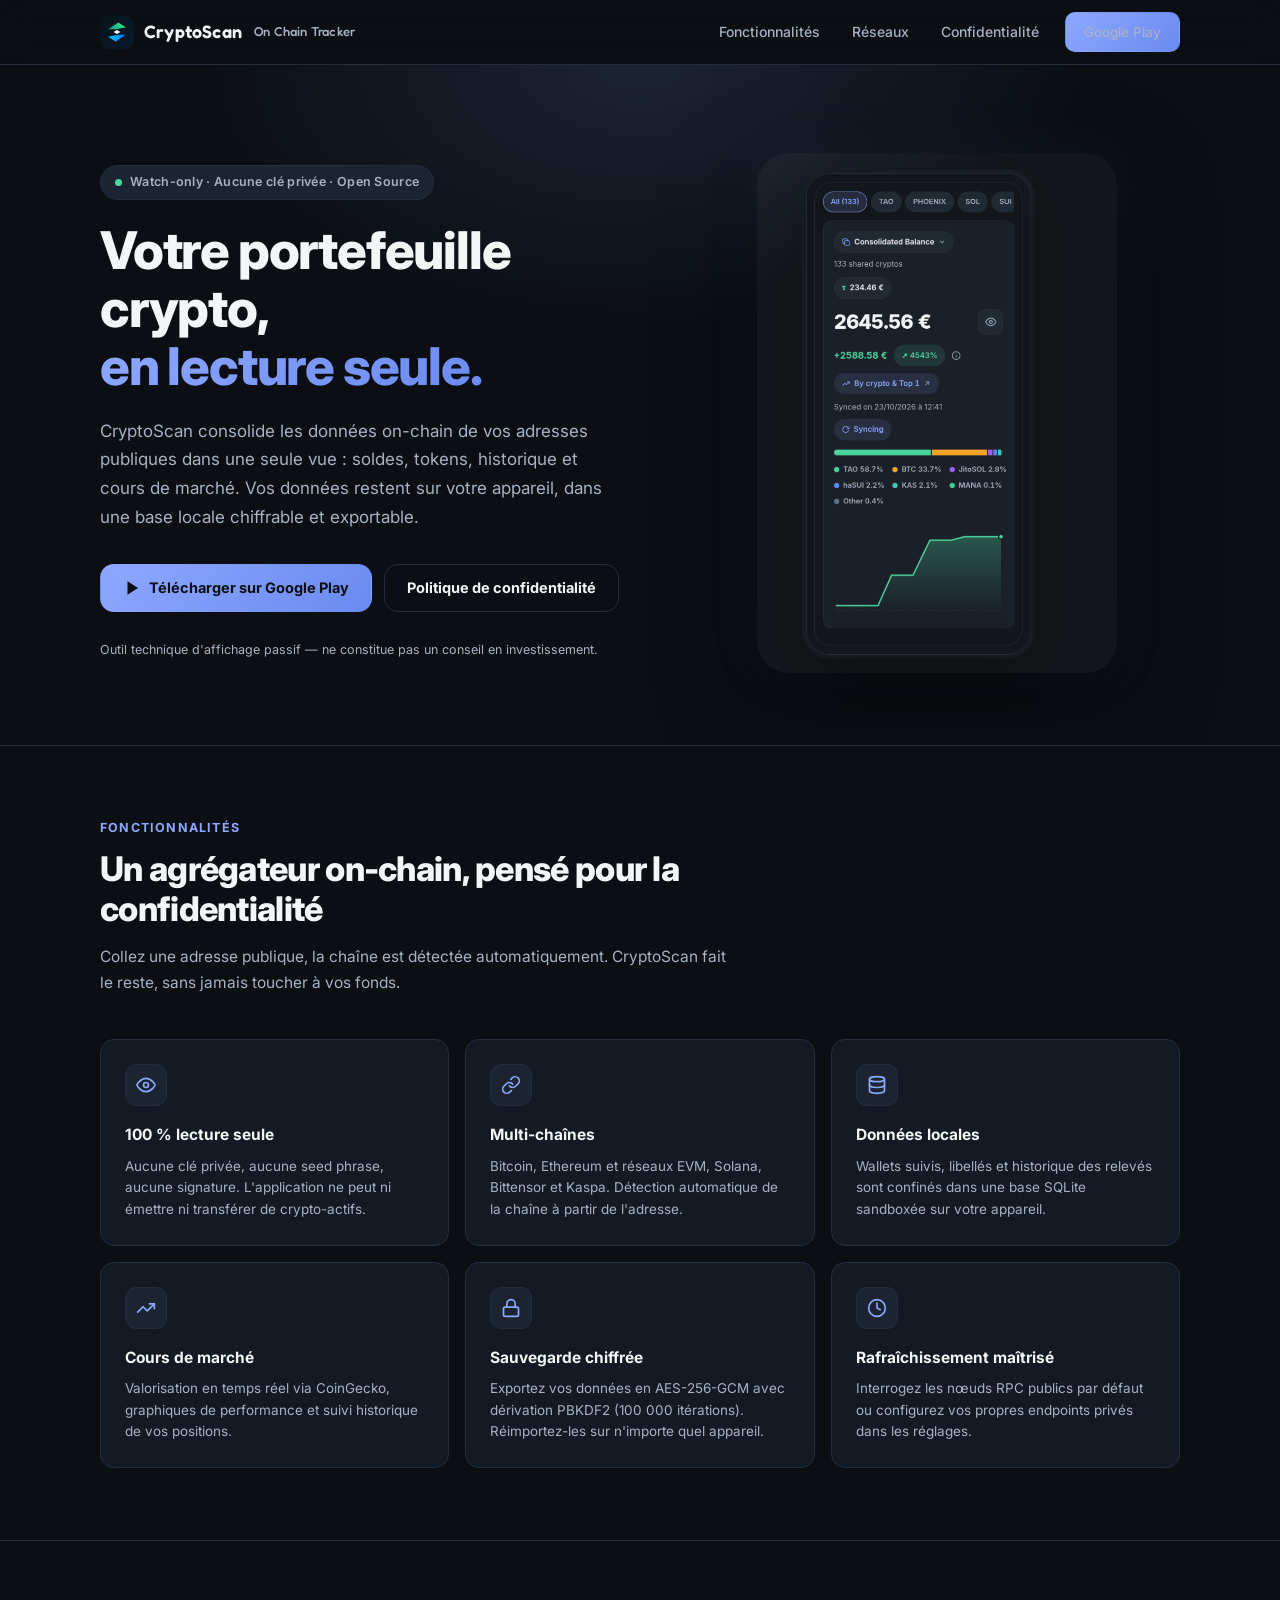
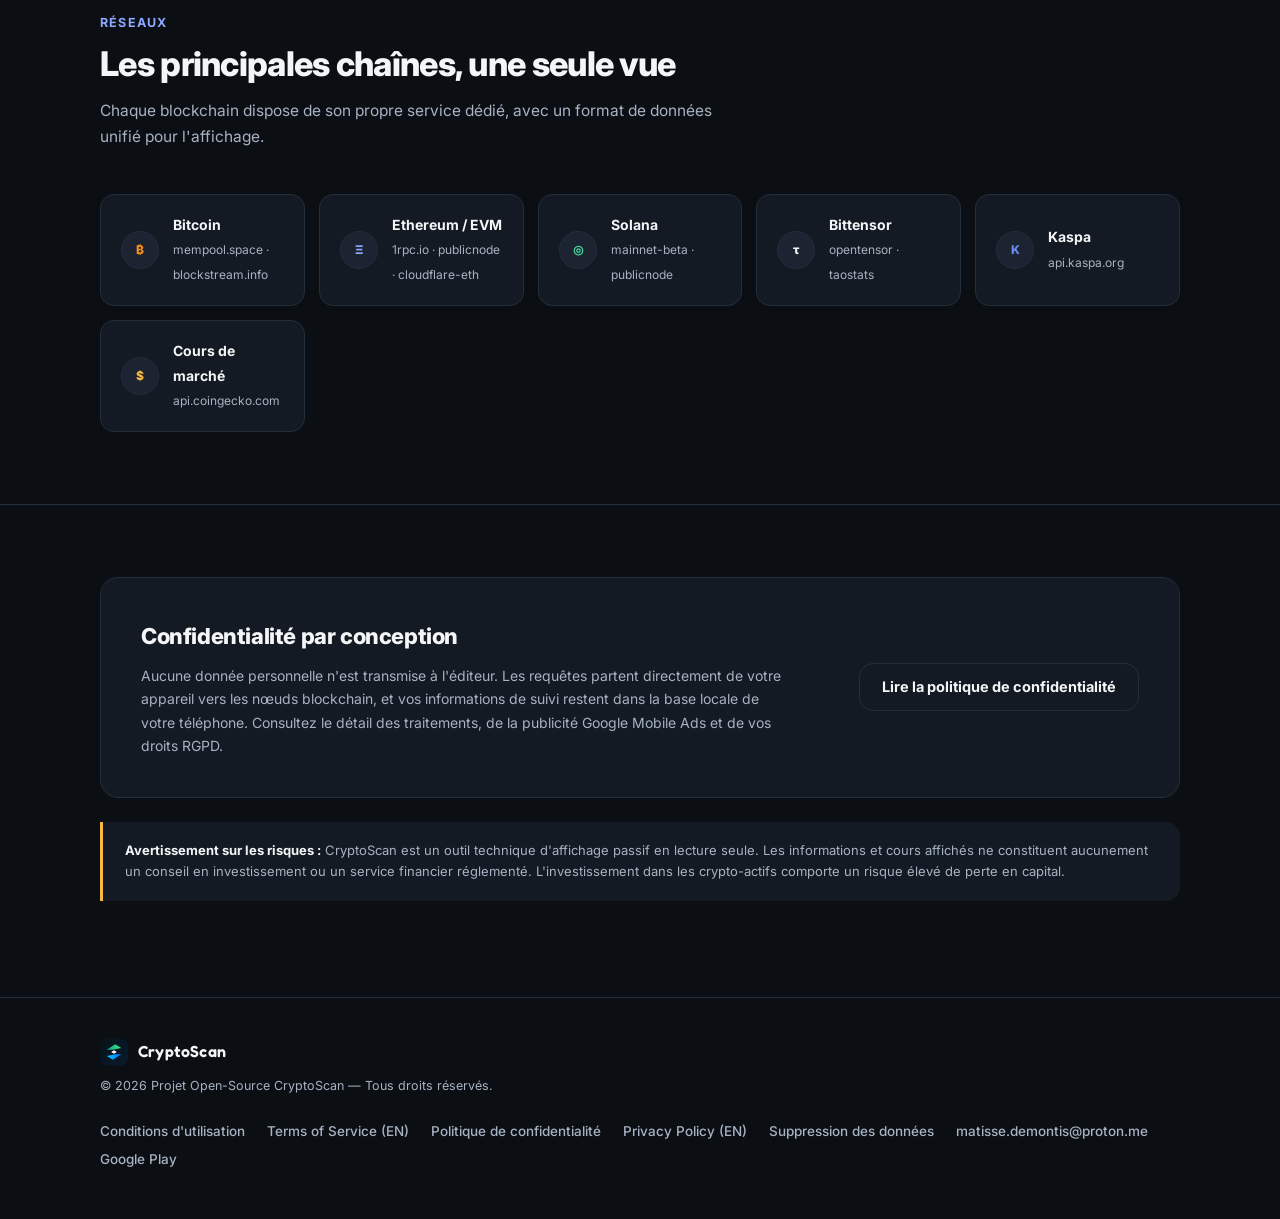
==== CryptoScan/index.html @ 19de4993 "refactor(site): structure multi-apps avec portail et redirections - Déplace le site CryptoScan dans " ====
<!DOCTYPE html>
<html lang="fr">
<head>
  <meta charset="UTF-8">
  <meta name="viewport" content="width=device-width, initial-scale=1.0">
  <title>CryptoScan — On Chain Tracker | Suivi de portefeuille crypto en lecture seule</title>
  <link rel="icon" type="image/svg+xml" href="assets/logo.svg">
  <link rel="icon" type="image/png" sizes="64x64" href="assets/favicon.png">
  <link rel="apple-touch-icon" href="assets/logo.png">
  <link rel="preconnect" href="https://fonts.googleapis.com">
  <link rel="preconnect" href="https://fonts.gstatic.com" crossorigin>
  <link href="https://fonts.googleapis.com/css2?family=Fredoka:wght@500;600;700&family=Inter:wght@400;500;600;700;800&display=swap" rel="stylesheet">
  <link rel="stylesheet" href="assets/style.css">
</head>
<body>

  <header class="site-header">
    <div class="container">
      <a class="brand" href="index.html">
        <img src="assets/logo.svg" alt="Logo CryptoScan">
        CryptoScan <span class="brand-sub">On Chain Tracker</span>
      </a>
      <nav class="main-nav">
        <a href="#features">Fonctionnalités</a>
        <a href="#chains">Réseaux</a>
        <a href="privacy.html">Confidentialité</a>
        <a class="btn btn-primary nav-cta" style="height:40px;padding:0 18px;font-size:13.5px;" href="https://play.google.com/store/apps/details?id=com.cryptoscan.com" rel="noopener">Google Play</a>
      </nav>
    </div>
  </header>

  <main>

    <!-- Hero -->
    <section class="hero">
      <div class="container">
        <div>
          <span class="badge"><span class="dot"></span>Watch-only · Aucune clé privée · Open Source</span>
          <h1>Votre portefeuille crypto,<br><span class="accent-text">en lecture seule.</span></h1>
          <p class="lead">
            CryptoScan consolide les données on-chain de vos adresses publiques dans une seule vue :
            soldes, tokens, historique et cours de marché. Vos données restent sur votre appareil,
            dans une base locale chiffrable et exportable.
          </p>
          <div class="hero-actions">
            <a class="btn btn-primary" href="https://play.google.com/store/apps/details?id=com.cryptoscan.com" rel="noopener">
              <svg width="18" height="18" viewBox="0 0 24 24" fill="none" stroke="currentColor" stroke-width="2" stroke-linecap="round" stroke-linejoin="round"><polygon points="6 3 20 12 6 21 6 3" fill="currentColor" stroke="none"/></svg>
              Télécharger sur Google Play
            </a>
            <a class="btn btn-outline" href="privacy.html">Politique de confidentialité</a>
          </div>
          <p class="hero-note">Outil technique d'affichage passif — ne constitue pas un conseil en investissement.</p>
        </div>

        <!-- Capture réelle de l'application -->
        <div class="phone-wrap">
          <img class="app-shot"
               src="assets/app-screenshot.png"
               alt="Capture d'écran de CryptoScan : solde consolidé, allocation par crypto et graphique de performance"
               width="709" height="1024">
        </div>
      </div>
    </section>

    <!-- Fonctionnalités -->
    <section class="section" id="features">
      <div class="container">
        <div class="section-head">
          <div class="eyebrow">Fonctionnalités</div>
          <h2>Un agrégateur on-chain, pensé pour la confidentialité</h2>
          <p>Collez une adresse publique, la chaîne est détectée automatiquement. CryptoScan fait le reste, sans jamais toucher à vos fonds.</p>
        </div>
        <div class="feature-grid">
          <div class="feature-card">
            <div class="icon">
              <svg width="20" height="20" viewBox="0 0 24 24" fill="none" stroke="currentColor" stroke-width="2" stroke-linecap="round" stroke-linejoin="round"><path d="M1 12s4-8 11-8 11 8 11 8-4 8-11 8-11-8-11-8z"/><circle cx="12" cy="12" r="3"/></svg>
            </div>
            <h3>100 % lecture seule</h3>
            <p>Aucune clé privée, aucune seed phrase, aucune signature. L'application ne peut ni émettre ni transférer de crypto-actifs.</p>
          </div>
          <div class="feature-card">
            <div class="icon">
              <svg width="20" height="20" viewBox="0 0 24 24" fill="none" stroke="currentColor" stroke-width="2" stroke-linecap="round" stroke-linejoin="round"><path d="M10 13a5 5 0 0 0 7.54.54l3-3a5 5 0 0 0-7.07-7.07l-1.72 1.71"/><path d="M14 11a5 5 0 0 0-7.54-.54l-3 3a5 5 0 0 0 7.07 7.07l1.71-1.71"/></svg>
            </div>
            <h3>Multi-chaînes</h3>
            <p>Bitcoin, Ethereum et réseaux EVM, Solana, Bittensor et Kaspa. Détection automatique de la chaîne à partir de l'adresse.</p>
          </div>
          <div class="feature-card">
            <div class="icon">
              <svg width="20" height="20" viewBox="0 0 24 24" fill="none" stroke="currentColor" stroke-width="2" stroke-linecap="round" stroke-linejoin="round"><ellipse cx="12" cy="5" rx="9" ry="3"/><path d="M21 12c0 1.66-4 3-9 3s-9-1.34-9-3"/><path d="M3 5v14c0 1.66 4 3 9 3s9-1.34 9-3V5"/></svg>
            </div>
            <h3>Données locales</h3>
            <p>Wallets suivis, libellés et historique des relevés sont confinés dans une base SQLite sandboxée sur votre appareil.</p>
          </div>
          <div class="feature-card">
            <div class="icon">
              <svg width="20" height="20" viewBox="0 0 24 24" fill="none" stroke="currentColor" stroke-width="2" stroke-linecap="round" stroke-linejoin="round"><polyline points="22 7 13.5 15.5 8.5 10.5 2 17"/><polyline points="16 7 22 7 22 13"/></svg>
            </div>
            <h3>Cours de marché</h3>
            <p>Valorisation en temps réel via CoinGecko, graphiques de performance et suivi historique de vos positions.</p>
          </div>
          <div class="feature-card">
            <div class="icon">
              <svg width="20" height="20" viewBox="0 0 24 24" fill="none" stroke="currentColor" stroke-width="2" stroke-linecap="round" stroke-linejoin="round"><rect x="3" y="11" width="18" height="11" rx="2"/><path d="M7 11V7a5 5 0 0 1 10 0v4"/></svg>
            </div>
            <h3>Sauvegarde chiffrée</h3>
            <p>Exportez vos données en AES-256-GCM avec dérivation PBKDF2 (100 000 itérations). Réimportez-les sur n'importe quel appareil.</p>
          </div>
          <div class="feature-card">
            <div class="icon">
              <svg width="20" height="20" viewBox="0 0 24 24" fill="none" stroke="currentColor" stroke-width="2" stroke-linecap="round" stroke-linejoin="round"><circle cx="12" cy="12" r="10"/><path d="M12 6v6l4 2"/></svg>
            </div>
            <h3>Rafraîchissement maîtrisé</h3>
            <p>Interrogez les nœuds RPC publics par défaut ou configurez vos propres endpoints privés dans les réglages.</p>
          </div>
        </div>
      </div>
    </section>

    <!-- Réseaux supportés -->
    <section class="section" id="chains">
      <div class="container">
        <div class="section-head">
          <div class="eyebrow">Réseaux</div>
          <h2>Les principales chaînes, une seule vue</h2>
          <p>Chaque blockchain dispose de son propre service dédié, avec un format de données unifié pour l'affichage.</p>
        </div>
        <div class="chain-grid">
          <div class="chain-card">
            <span class="chain-icon" style="color:#F7931A;">₿</span>
            <span><span class="c-name">Bitcoin</span><br><span class="c-sub">mempool.space · blockstream.info</span></span>
          </div>
          <div class="chain-card">
            <span class="chain-icon" style="color:#8DA8FF;">Ξ</span>
            <span><span class="c-name">Ethereum / EVM</span><br><span class="c-sub">1rpc.io · publicnode · cloudflare-eth</span></span>
          </div>
          <div class="chain-card">
            <span class="chain-icon" style="color:#4BD6A0;">◎</span>
            <span><span class="c-name">Solana</span><br><span class="c-sub">mainnet-beta · publicnode</span></span>
          </div>
          <div class="chain-card">
            <span class="chain-icon" style="color:#F3F5F7;">τ</span>
            <span><span class="c-name">Bittensor</span><br><span class="c-sub">opentensor · taostats</span></span>
          </div>
          <div class="chain-card">
            <span class="chain-icon" style="color:#6B8AF0;">K</span>
            <span><span class="c-name">Kaspa</span><br><span class="c-sub">api.kaspa.org</span></span>
          </div>
          <div class="chain-card">
            <span class="chain-icon" style="color:#F5B942;">$</span>
            <span><span class="c-name">Cours de marché</span><br><span class="c-sub">api.coingecko.com</span></span>
          </div>
        </div>
      </div>
    </section>

    <!-- Confidentialité -->
    <section class="section" id="privacy">
      <div class="container">
        <div class="split-card">
          <div>
            <h2>Confidentialité par conception</h2>
            <p>
              Aucune donnée personnelle n'est transmise à l'éditeur. Les requêtes partent directement
              de votre appareil vers les nœuds blockchain, et vos informations de suivi restent dans
              la base locale de votre téléphone. Consultez le détail des traitements, de la publicité
              Google Mobile Ads et de vos droits RGPD.
            </p>
          </div>
          <div>
            <a class="btn btn-outline" href="privacy.html">Lire la politique de confidentialité</a>
          </div>
        </div>
        <div style="height:24px"></div>
        <div class="disclaimer">
          <strong>Avertissement sur les risques :</strong> CryptoScan est un outil technique d'affichage
          passif en lecture seule. Les informations et cours affichés ne constituent aucunement un
          conseil en investissement ou un service financier réglementé. L'investissement dans les
          crypto-actifs comporte un risque élevé de perte en capital.
        </div>
      </div>
    </section>

  </main>

  <footer class="site-footer">
    <div class="container">
      <div>
        <a class="brand" href="index.html" style="font-size:16px;">
          <img src="assets/logo.svg" alt="Logo CryptoScan" style="width:28px;height:28px;">
          CryptoScan
        </a>
        <p class="copyright">© 2026 Projet Open-Source CryptoScan — Tous droits réservés.</p>
      </div>
      <div class="footer-links">
        <a href="terms.html">Conditions d'utilisation</a>
        <a href="terms-en.html">Terms of Service (EN)</a>
        <a href="privacy.html">Politique de confidentialité</a>
        <a href="privacy-en.html">Privacy Policy (EN)</a>
        <a href="data-deletion.html">Suppression des données</a>
        <a href="mailto:matisse.demontis@proton.me">matisse.demontis@proton.me</a>
        <a href="https://play.google.com/store/apps/details?id=com.cryptoscan.com" rel="noopener">Google Play</a>
      </div>
    </div>
  </footer>

</body>
</html>
---- CryptoScan/assets/style.css ----
/* CryptoScan — On Chain Tracker
   Design tokens repris de l'application Flutter (lib/ui/theme/app_theme.dart)
   Fintech sombre : #0B0F14 / #141A23 / #1B2430 / #232E3D / #8DA8FF */

:root {
  --background: #0B0F14;
  --surface: #141A23;
  --surface-elevated: #1B2430;
  --border: #232E3D;
  --accent: #8DA8FF;
  --accent-secondary: #6B8AF0;
  --positive: #4BD6A0;
  --negative: #FF7B86;
  --warning: #F5B942;
  --text-primary: #F3F5F7;
  --text-secondary: #A7B2C2;
  --radius: 14px;
  --radius-lg: 18px;
  --max-width: 1120px;
  --font-body: "Inter", -apple-system, BlinkMacSystemFont, "Segoe UI", Roboto, sans-serif;
  --font-brand: "Fredoka", var(--font-body);
}

* {
  margin: 0;
  padding: 0;
  box-sizing: border-box;
}

html {
  scroll-behavior: smooth;
}

body {
  background-color: var(--background);
  color: var(--text-primary);
  font-family: var(--font-body);
  font-size: 15px;
  line-height: 1.65;
  -webkit-font-smoothing: antialiased;
  text-rendering: optimizeLegibility;
}

::selection {
  background: rgba(141, 168, 255, 0.28);
}

a {
  color: var(--accent);
  text-decoration: none;
}

a:hover {
  text-decoration: underline;
}

.container {
  max-width: var(--max-width);
  margin: 0 auto;
  padding: 0 20px;
}

/* ---------- Header ---------- */

.site-header {
  position: sticky;
  top: 0;
  z-index: 50;
  background: rgba(11, 15, 20, 0.82);
  backdrop-filter: blur(14px);
  -webkit-backdrop-filter: blur(14px);
  border-bottom: 1px solid var(--border);
}

.site-header .container {
  display: flex;
  align-items: center;
  justify-content: space-between;
  height: 64px;
}

.brand {
  display: flex;
  align-items: center;
  gap: 10px;
  color: var(--text-primary);
  font-family: var(--font-brand);
  font-weight: 600;
  font-size: 18px;
  letter-spacing: 0.2px;
  text-decoration: none;
  white-space: nowrap;
}

.brand:hover {
  text-decoration: none;
}

.brand img {
  width: 34px;
  height: 34px;
  border-radius: 9px;
  display: block;
}

.brand .brand-sub {
  color: var(--text-secondary);
  font-weight: 500;
  font-size: 13px;
  margin-left: 2px;
}

.main-nav {
  display: flex;
  align-items: center;
  gap: 4px;
}

.main-nav a {
  color: var(--text-secondary);
  font-size: 14px;
  font-weight: 500;
  padding: 8px 14px;
  border-radius: 10px;
  transition: color 160ms ease, background 160ms ease;
}

.main-nav a:hover {
  color: var(--text-primary);
  background: var(--surface-elevated);
  text-decoration: none;
}

.nav-cta {
  margin-left: 8px;
}

/* ---------- Buttons ---------- */

.btn {
  display: inline-flex;
  align-items: center;
  gap: 8px;
  height: 48px;
  padding: 0 22px;
  border-radius: var(--radius);
  font-size: 14.5px;
  font-weight: 700;
  border: 1px solid transparent;
  cursor: pointer;
  transition: transform 160ms ease, background 160ms ease, border-color 160ms ease;
  text-decoration: none;
  white-space: nowrap;
}

.btn:hover {
  text-decoration: none;
  transform: translateY(-1px);
}

.btn-primary {
  background: linear-gradient(135deg, var(--accent), var(--accent-secondary));
  color: #0B0F14;
}

.btn-primary:hover {
  filter: brightness(1.08);
}

.btn-outline {
  background: transparent;
  color: var(--text-primary);
  border-color: var(--border);
}

.btn-outline:hover {
  border-color: var(--accent);
  background: var(--surface);
}

.btn svg {
  flex: none;
}

/* ---------- Hero ---------- */

.hero {
  padding: 88px 0 72px;
  position: relative;
  overflow: hidden;
}

.hero::before {
  content: "";
  position: absolute;
  top: -260px;
  left: 50%;
  transform: translateX(-50%);
  width: 900px;
  height: 520px;
  background: radial-gradient(closest-side, rgba(141, 168, 255, 0.13), transparent);
  pointer-events: none;
}

.hero .container {
  display: grid;
  grid-template-columns: 1.05fr 0.95fr;
  gap: 56px;
  align-items: center;
  position: relative;
}

.badge {
  display: inline-flex;
  align-items: center;
  gap: 8px;
  padding: 6px 14px;
  border-radius: 999px;
  border: 1px solid var(--border);
  background: var(--surface-elevated);
  color: var(--text-secondary);
  font-size: 12.5px;
  font-weight: 600;
  letter-spacing: 0.3px;
  margin-bottom: 22px;
}

.badge .dot {
  width: 7px;
  height: 7px;
  border-radius: 50%;
  background: var(--positive);
}

.hero h1 {
  font-size: clamp(34px, 4.6vw, 52px);
  font-weight: 800;
  letter-spacing: -1.2px;
  line-height: 1.12;
  margin-bottom: 20px;
}

.hero h1 .accent-text {
  background: linear-gradient(135deg, var(--accent), var(--accent-secondary));
  -webkit-background-clip: text;
  background-clip: text;
  color: transparent;
}

.hero p.lead {
  color: var(--text-secondary);
  font-size: 17px;
  line-height: 1.7;
  max-width: 520px;
  margin-bottom: 32px;
}

.hero-actions {
  display: flex;
  flex-wrap: wrap;
  gap: 12px;
  margin-bottom: 28px;
}

.hero-note {
  color: var(--text-secondary);
  font-size: 12.5px;
}

/* ---------- Capture réelle de l'app ---------- */

.phone-wrap {
  display: flex;
  justify-content: center;
}

.app-shot {
  display: block;
  width: min(360px, 100%);
  height: auto;
  border-radius: 32px;
  box-shadow:
    0 30px 90px rgba(0, 0, 0, 0.6),
    0 0 60px rgba(141, 168, 255, 0.07);
}

/* ---------- Sections ---------- */

.section {
  padding: 72px 0;
  border-top: 1px solid var(--border);
}

.section-head {
  max-width: 640px;
  margin-bottom: 44px;
}

.section-head .eyebrow {
  color: var(--accent);
  font-size: 12.5px;
  font-weight: 700;
  text-transform: uppercase;
  letter-spacing: 1.2px;
  margin-bottom: 10px;
}

.section-head h2 {
  font-size: clamp(26px, 3vw, 34px);
  font-weight: 800;
  letter-spacing: -0.7px;
  line-height: 1.2;
  margin-bottom: 14px;
}

.section-head p {
  color: var(--text-secondary);
  font-size: 15.5px;
}

/* ---------- Feature grid ---------- */

.feature-grid {
  display: grid;
  grid-template-columns: repeat(3, 1fr);
  gap: 16px;
}

.feature-card {
  background: var(--surface);
  border: 1px solid var(--border);
  border-radius: var(--radius);
  padding: 24px;
  transition: border-color 160ms ease, transform 160ms ease;
}

.feature-card:hover {
  border-color: var(--accent);
  transform: translateY(-2px);
}

.feature-card .icon {
  width: 42px;
  height: 42px;
  border-radius: 11px;
  background: var(--surface-elevated);
  border: 1px solid var(--border);
  display: flex;
  align-items: center;
  justify-content: center;
  color: var(--accent);
  margin-bottom: 16px;
}

.feature-card h3 {
  font-size: 15.5px;
  font-weight: 700;
  margin-bottom: 8px;
}

.feature-card p {
  color: var(--text-secondary);
  font-size: 13.5px;
  line-height: 1.6;
}

/* ---------- Chains ---------- */

.chain-grid {
  display: grid;
  grid-template-columns: repeat(auto-fill, minmax(200px, 1fr));
  gap: 14px;
}

.chain-card {
  background: var(--surface);
  border: 1px solid var(--border);
  border-radius: var(--radius);
  padding: 18px 20px;
  display: flex;
  align-items: center;
  gap: 14px;
  transition: border-color 160ms ease;
}

.chain-card:hover {
  border-color: var(--accent);
}

.chain-icon {
  width: 38px;
  height: 38px;
  border-radius: 50%;
  display: flex;
  align-items: center;
  justify-content: center;
  font-size: 12px;
  font-weight: 800;
  flex: none;
  border: 1px solid var(--border);
  background: var(--surface-elevated);
}

.chain-card .c-name {
  font-weight: 700;
  font-size: 14px;
}

.chain-card .c-sub {
  color: var(--text-secondary);
  font-size: 12px;
}

/* ---------- Privacy teaser / disclaimer ---------- */

.split-card {
  background: var(--surface);
  border: 1px solid var(--border);
  border-radius: var(--radius-lg);
  padding: 40px;
  display: grid;
  grid-template-columns: 1fr auto;
  gap: 32px;
  align-items: center;
}

.split-card h2 {
  font-size: 22px;
  font-weight: 800;
  letter-spacing: -0.4px;
  margin-bottom: 10px;
}

.split-card p {
  color: var(--text-secondary);
  font-size: 14px;
  max-width: 640px;
}

.disclaimer {
  border-left: 3px solid var(--warning);
  background: var(--surface);
  border-radius: 0 var(--radius) var(--radius) 0;
  padding: 18px 22px;
  color: var(--text-secondary);
  font-size: 13px;
  line-height: 1.65;
}

.disclaimer strong {
  color: var(--text-primary);
}

/* ---------- Footer ---------- */

.site-footer {
  border-top: 1px solid var(--border);
  padding: 40px 0 48px;
  margin-top: 24px;
}

.site-footer .container {
  display: flex;
  flex-wrap: wrap;
  justify-content: space-between;
  align-items: flex-start;
  gap: 24px;
}

.footer-links {
  display: flex;
  flex-wrap: wrap;
  gap: 6px 22px;
}

.footer-links a {
  color: var(--text-secondary);
  font-size: 13.5px;
  font-weight: 500;
}

.footer-links a:hover {
  color: var(--text-primary);
}

.copyright {
  color: var(--text-secondary);
  font-size: 12.5px;
  margin-top: 10px;
}

/* ---------- Page légale (privacy) ---------- */

.legal-hero {
  padding: 64px 0 36px;
}

.legal-hero h1 {
  font-size: clamp(30px, 4vw, 42px);
  font-weight: 800;
  letter-spacing: -0.9px;
  margin-bottom: 12px;
}

.legal-hero .meta {
  color: var(--text-secondary);
  font-size: 13.5px;
}

.legal-hero .meta code {
  background: var(--surface-elevated);
  border: 1px solid var(--border);
  border-radius: 6px;
  padding: 2px 7px;
  font-size: 12px;
  color: var(--accent);
}

.legal-body {
  padding-bottom: 80px;
}

.legal-layout {
  display: grid;
  grid-template-columns: 240px 1fr;
  gap: 48px;
  align-items: start;
}

.toc {
  position: sticky;
  top: 88px;
  background: var(--surface);
  border: 1px solid var(--border);
  border-radius: var(--radius);
  padding: 18px;
}

.toc .toc-title {
  font-size: 11.5px;
  font-weight: 700;
  text-transform: uppercase;
  letter-spacing: 1px;
  color: var(--text-secondary);
  margin-bottom: 10px;
}

.toc a {
  display: block;
  color: var(--text-secondary);
  font-size: 13px;
  font-weight: 500;
  padding: 5px 8px;
  border-radius: 8px;
}

.toc a:hover {
  color: var(--text-primary);
  background: var(--surface-elevated);
  text-decoration: none;
}

.legal-content h2 {
  font-size: 20px;
  font-weight: 800;
  letter-spacing: -0.3px;
  margin: 40px 0 14px;
  padding-top: 20px;
  border-top: 1px solid var(--border);
}

.legal-content h2:first-child {
  margin-top: 0;
  padding-top: 0;
  border-top: none;
}

.legal-content h3 {
  font-size: 15.5px;
  font-weight: 700;
  margin: 24px 0 8px;
  color: var(--text-primary);
}

.legal-content p {
  color: var(--text-secondary);
  margin-bottom: 12px;
  font-size: 14.5px;
}

.legal-content ul,
.legal-content ol {
  color: var(--text-secondary);
  margin: 0 0 14px 22px;
  font-size: 14.5px;
}

.legal-content li {
  margin-bottom: 7px;
}

.legal-content li::marker {
  color: var(--accent);
}

.legal-content strong {
  color: var(--text-primary);
  font-weight: 700;
}

.legal-content code {
  background: var(--surface-elevated);
  border: 1px solid var(--border);
  border-radius: 5px;
  padding: 1px 6px;
  font-size: 12.5px;
  color: var(--accent);
}

.legal-content .callout {
  background: var(--surface);
  border: 1px solid var(--border);
  border-left: 3px solid var(--accent);
  border-radius: 0 var(--radius) var(--radius) 0;
  padding: 14px 18px;
  margin: 16px 0;
  color: var(--text-secondary);
  font-size: 13.5px;
}

.legal-content .callout strong {
  color: var(--text-primary);
}

/* ---------- Responsive ---------- */

@media (max-width: 920px) {
  .hero .container {
    grid-template-columns: 1fr;
    gap: 48px;
  }

  .feature-grid {
    grid-template-columns: repeat(2, 1fr);
  }

  .legal-layout {
    grid-template-columns: 1fr;
  }

  .toc {
    position: static;
  }

  .split-card {
    grid-template-columns: 1fr;
  }
}

@media (max-width: 600px) {
  .main-nav a:not(.nav-cta) {
    display: none;
  }

  .brand-sub {
    display: none;
  }

  .feature-grid {
    grid-template-columns: 1fr;
  }

  .hero {
    padding: 56px 0 48px;
  }

  .section {
    padding: 52px 0;
  }

  .split-card {
    padding: 28px;
  }
}
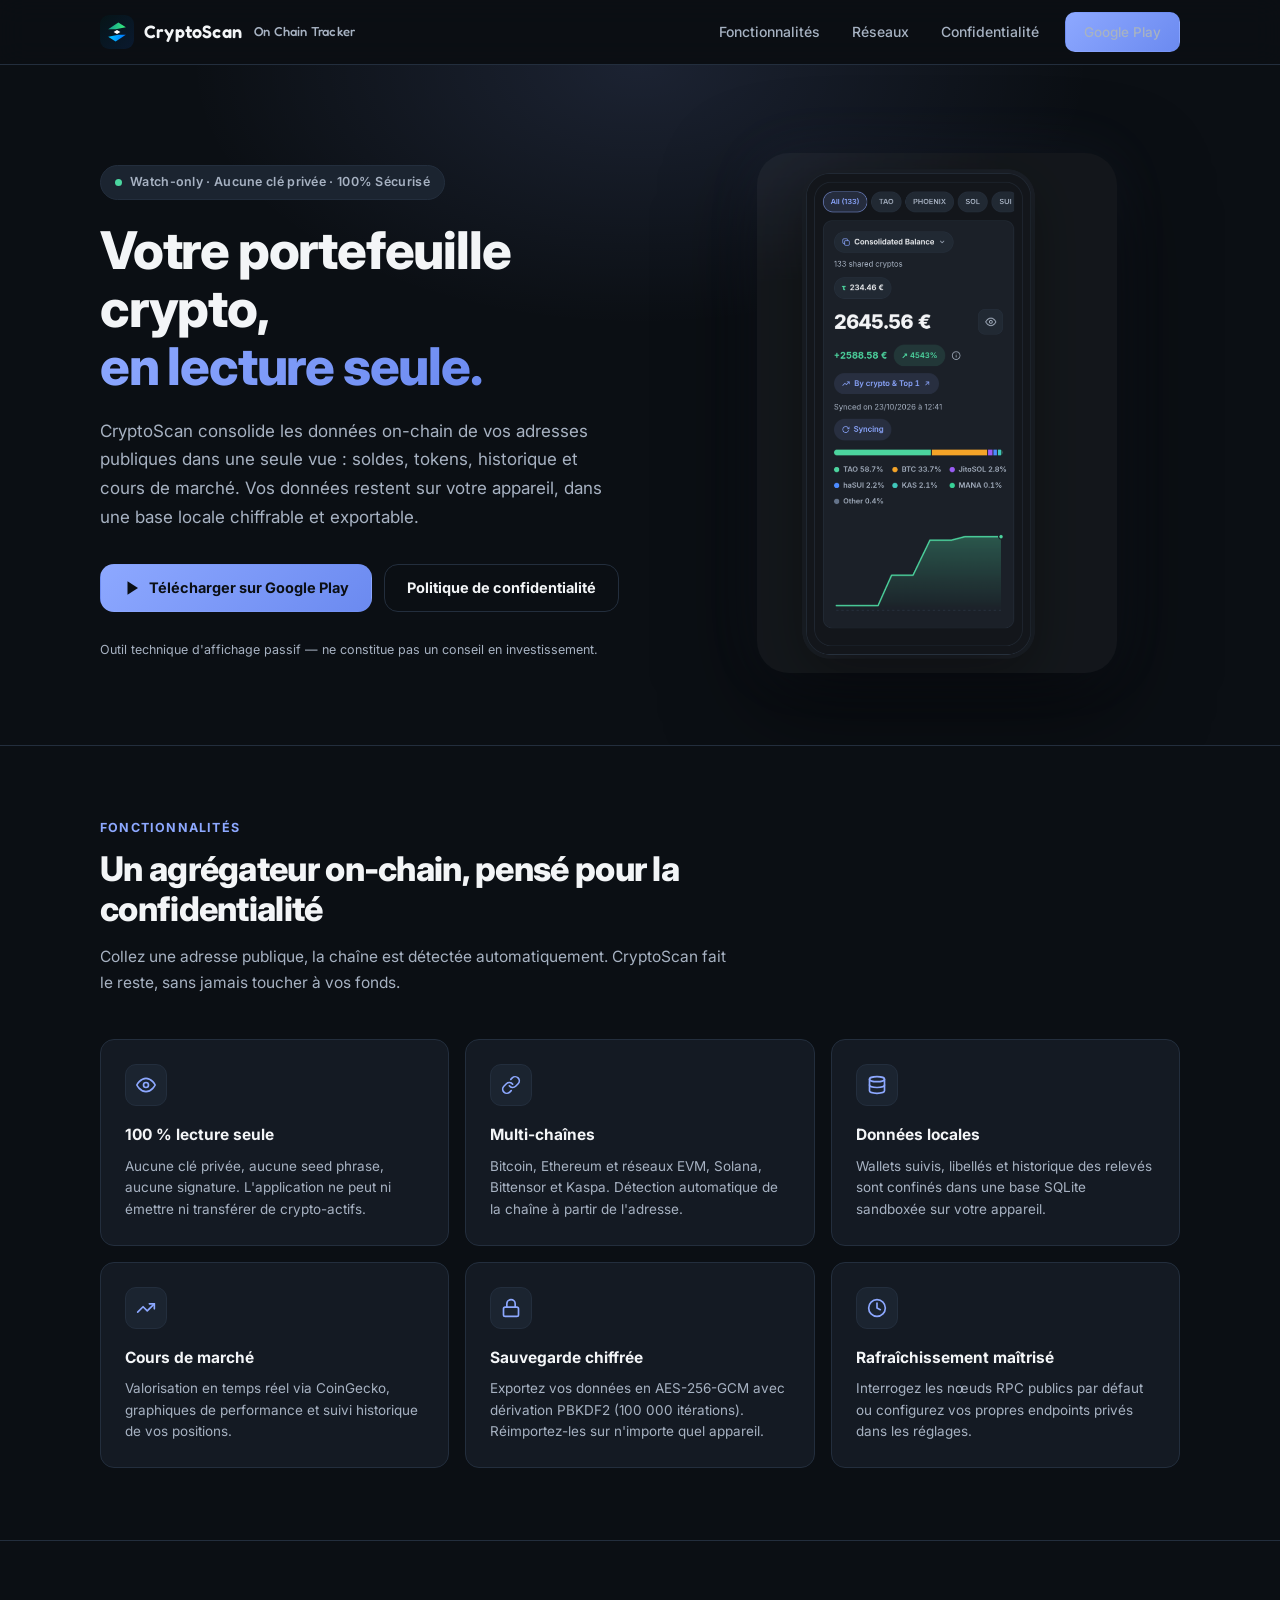
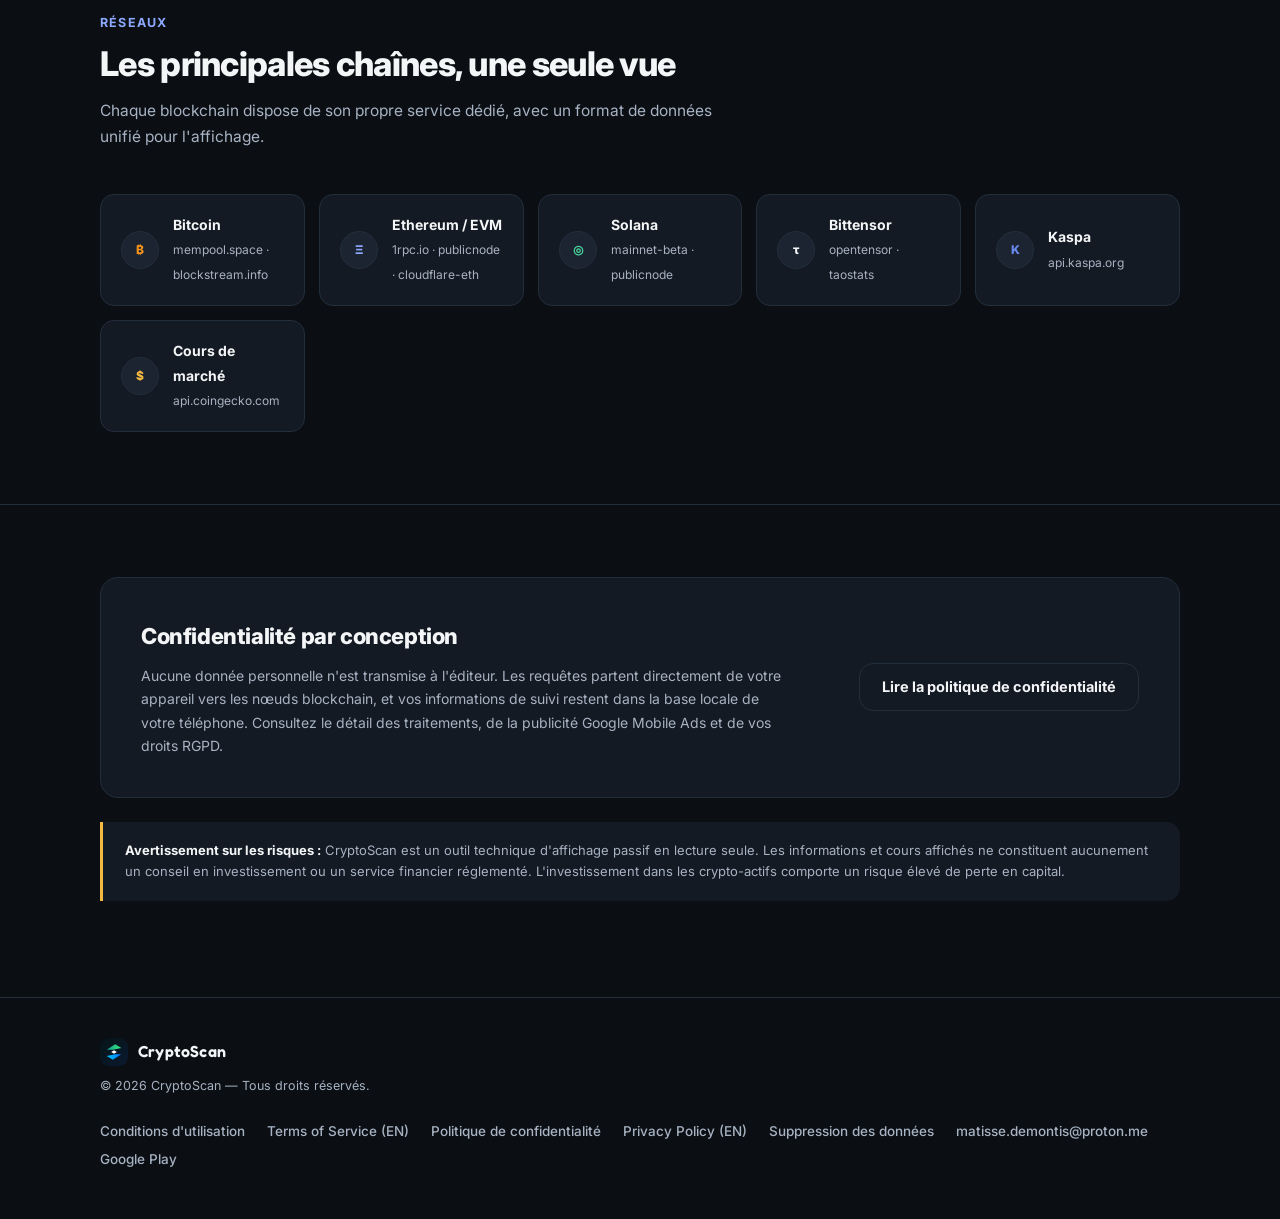
==== commit ef06cfd5: "Legal & RGPD compliance update: publisher notice, app-ads.txt, RPC list, fixed Play URLs and correct" ====
--- a/CryptoScan/index.html
+++ b/CryptoScan/index.html
@@ -24,7 +24,7 @@
         <a href="#features">Fonctionnalités</a>
         <a href="#chains">Réseaux</a>
         <a href="privacy.html">Confidentialité</a>
-        <a class="btn btn-primary nav-cta" style="height:40px;padding:0 18px;font-size:13.5px;" href="https://play.google.com/store/apps/details?id=com.cryptoscan.com" rel="noopener">Google Play</a>
+        <a class="btn btn-primary nav-cta" style="height:40px;padding:0 18px;font-size:13.5px;" href="https://play.google.com/store/apps/details?id=com.CryptoSCAN.com" rel="noopener">Google Play</a>
       </nav>
     </div>
   </header>
@@ -35,7 +35,7 @@
     <section class="hero">
       <div class="container">
         <div>
-          <span class="badge"><span class="dot"></span>Watch-only · Aucune clé privée · Open Source</span>
+          <span class="badge"><span class="dot"></span>Watch-only · Aucune clé privée · 100% Sécurisé</span>
           <h1>Votre portefeuille crypto,<br><span class="accent-text">en lecture seule.</span></h1>
           <p class="lead">
             CryptoScan consolide les données on-chain de vos adresses publiques dans une seule vue :
@@ -43,7 +43,7 @@
             dans une base locale chiffrable et exportable.
           </p>
           <div class="hero-actions">
-            <a class="btn btn-primary" href="https://play.google.com/store/apps/details?id=com.cryptoscan.com" rel="noopener">
+            <a class="btn btn-primary" href="https://play.google.com/store/apps/details?id=com.CryptoSCAN.com" rel="noopener">
               <svg width="18" height="18" viewBox="0 0 24 24" fill="none" stroke="currentColor" stroke-width="2" stroke-linecap="round" stroke-linejoin="round"><polygon points="6 3 20 12 6 21 6 3" fill="currentColor" stroke="none"/></svg>
               Télécharger sur Google Play
             </a>
@@ -190,7 +190,7 @@
           <img src="assets/logo.svg" alt="Logo CryptoScan" style="width:28px;height:28px;">
           CryptoScan
         </a>
-        <p class="copyright">© 2026 Projet Open-Source CryptoScan — Tous droits réservés.</p>
+        <p class="copyright">© 2026 CryptoScan — Tous droits réservés.</p>
       </div>
       <div class="footer-links">
         <a href="terms.html">Conditions d'utilisation</a>
@@ -199,7 +199,7 @@
         <a href="privacy-en.html">Privacy Policy (EN)</a>
         <a href="data-deletion.html">Suppression des données</a>
         <a href="mailto:matisse.demontis@proton.me">matisse.demontis@proton.me</a>
-        <a href="https://play.google.com/store/apps/details?id=com.cryptoscan.com" rel="noopener">Google Play</a>
+        <a href="https://play.google.com/store/apps/details?id=com.CryptoSCAN.com" rel="noopener">Google Play</a>
       </div>
     </div>
   </footer>
